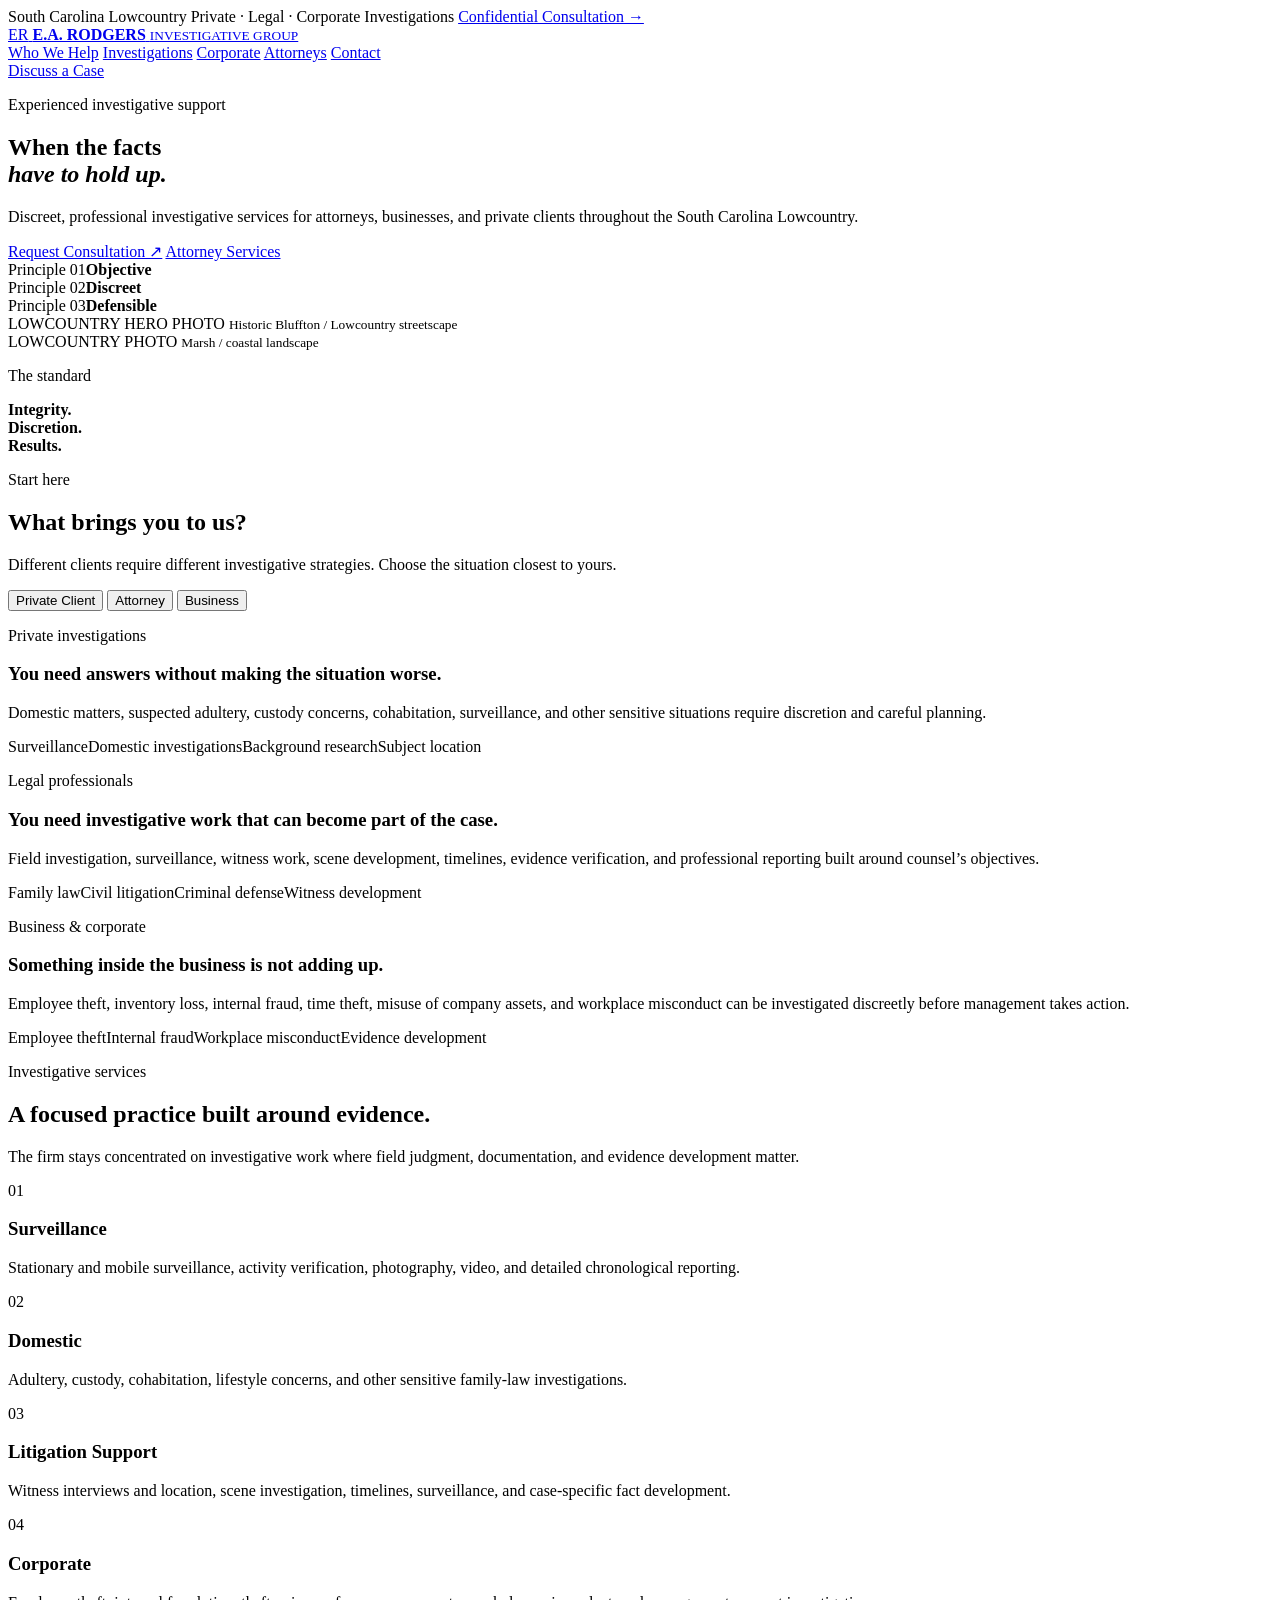
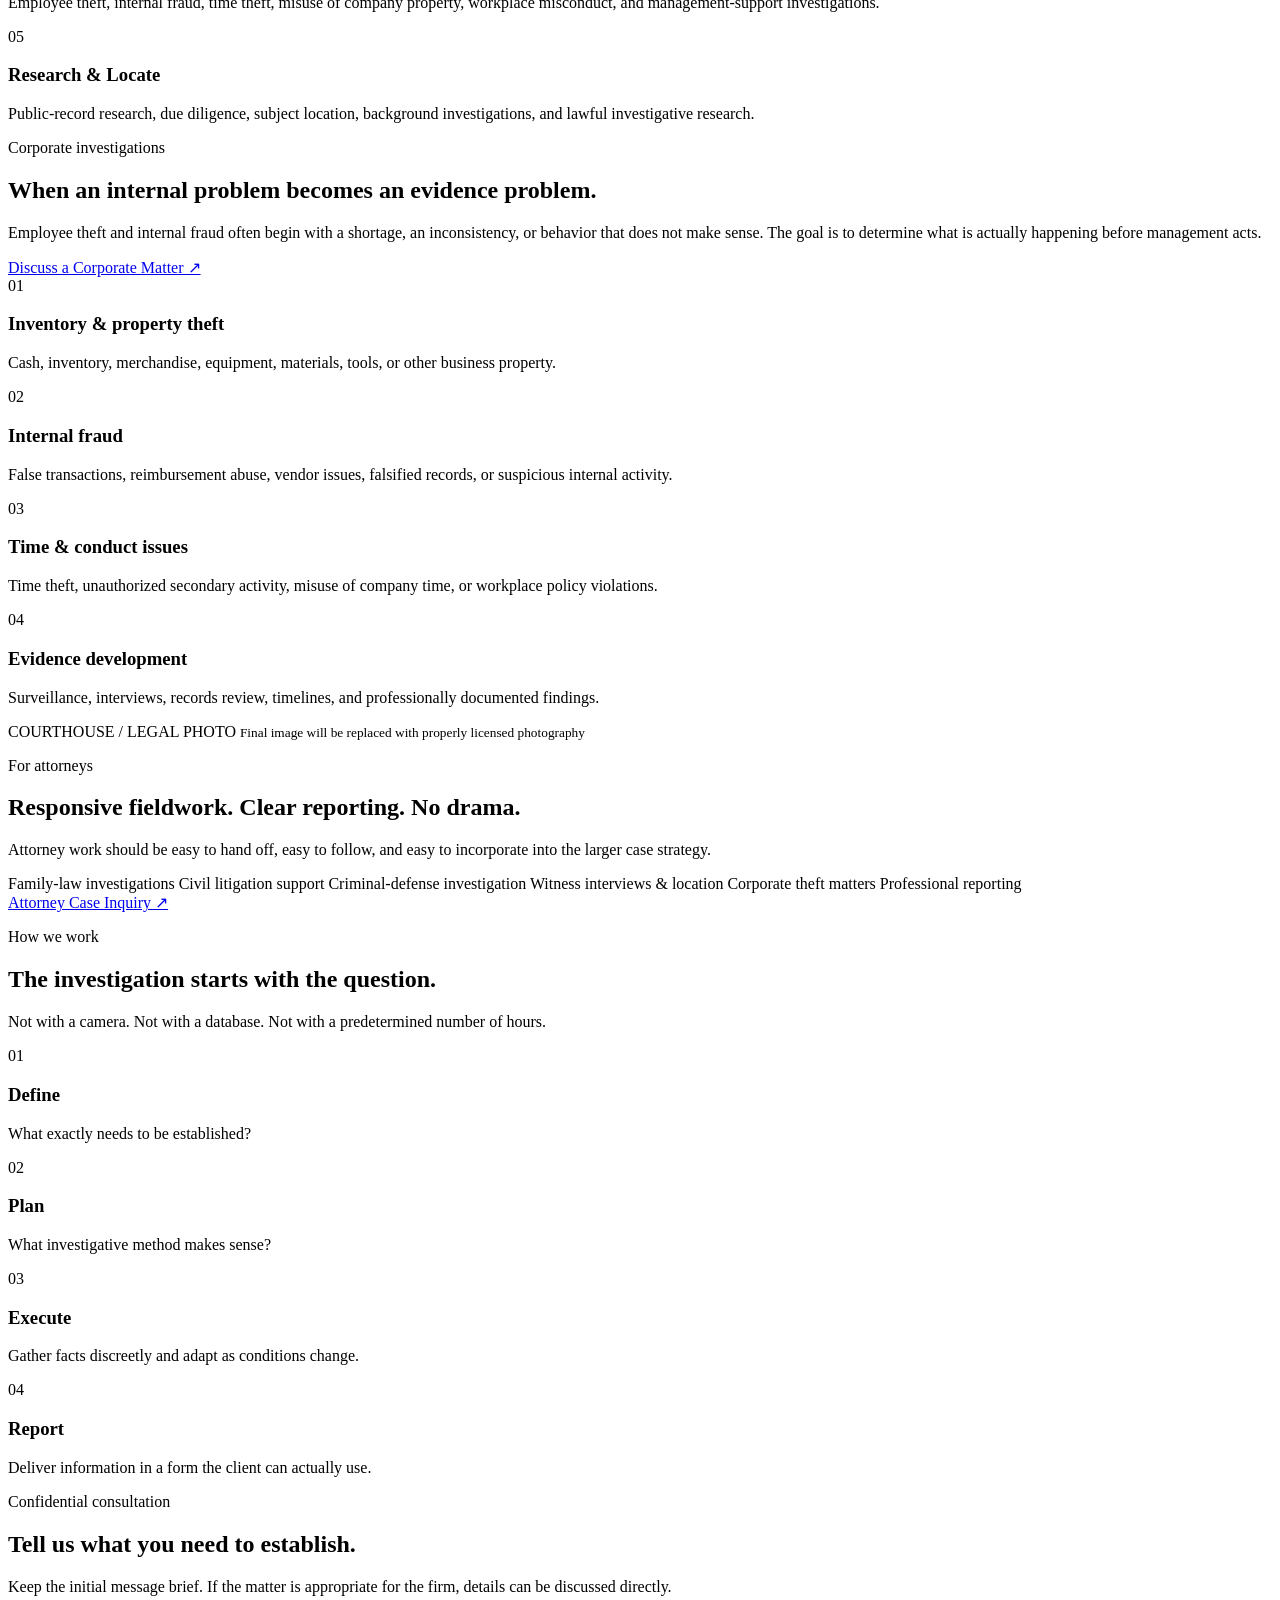
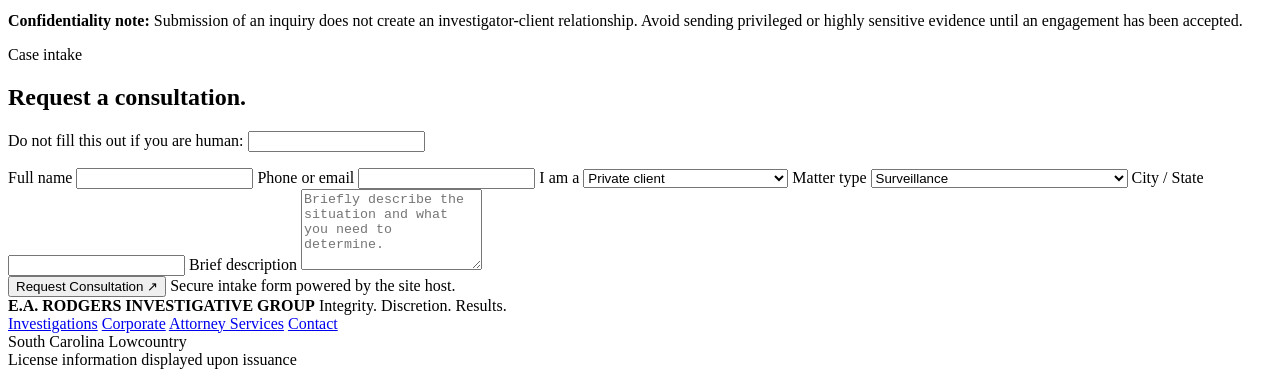
==== index.html @ 4504fafe "Add initial E.A. Rodgers website homepage" ====
<!doctype html>
<html lang="en">
<head>
  <meta charset="utf-8">
  <meta name="viewport" content="width=device-width, initial-scale=1">
  <title>E.A. Rodgers Investigative Group | South Carolina Lowcountry</title>
  <meta name="description" content="Professional investigative services for attorneys, businesses, and private clients throughout the South Carolina Lowcountry.">
  <meta name="theme-color" content="#fcfbf8">
  <link rel="stylesheet" href="/assets/styles.css">
</head>
<body>
  <header class="site-header">
    <div class="utility-bar container">
      <span>South Carolina Lowcountry</span>
      <span class="utility-center">Private · Legal · Corporate Investigations</span>
      <a href="#consultation">Confidential Consultation →</a>
    </div>

    <div class="nav-row container">
      <a class="brand" href="#top" aria-label="E.A. Rodgers Investigative Group home">
        <span class="brand-mark">ER</span>
        <span>
          <strong>E.A. RODGERS</strong>
          <small>INVESTIGATIVE GROUP</small>
        </span>
      </a>

      <nav aria-label="Primary navigation">
        <a href="#who-we-help">Who We Help</a>
        <a href="#services">Investigations</a>
        <a href="#corporate">Corporate</a>
        <a href="#attorneys">Attorneys</a>
        <a href="#consultation">Contact</a>
      </nav>

      <a class="button button-outline" href="#consultation">Discuss a Case</a>
    </div>
  </header>

  <main id="top">
    <section class="hero section">
      <div class="container hero-grid">
        <div class="hero-copy">
          <div>
            <p class="eyebrow">Experienced investigative support</p>
            <h1>When the facts<br><em>have to hold up.</em></h1>
            <p class="lede">Discreet, professional investigative services for attorneys, businesses, and private clients throughout the South Carolina Lowcountry.</p>
            <div class="actions">
              <a class="button button-soft" href="#consultation">Request Consultation ↗</a>
              <a class="button button-outline" href="#attorneys">Attorney Services</a>
            </div>
          </div>

          <div class="principles">
            <div><span>Principle 01</span><strong>Objective</strong></div>
            <div><span>Principle 02</span><strong>Discreet</strong></div>
            <div><span>Principle 03</span><strong>Defensible</strong></div>
          </div>
        </div>

        <div class="hero-collage" aria-label="Lowcountry imagery placeholders">
          <div class="photo-placeholder photo-main">
            <span>LOWCOUNTRY HERO PHOTO</span>
            <small>Historic Bluffton / Lowcountry streetscape</small>
          </div>
          <div class="photo-placeholder photo-small">
            <span>LOWCOUNTRY PHOTO</span>
            <small>Marsh / coastal landscape</small>
          </div>
          <div class="standard-card">
            <p class="eyebrow">The standard</p>
            <strong>Integrity.<br>Discretion.<br>Results.</strong>
            <i></i>
          </div>
        </div>
      </div>
    </section>

    <section id="who-we-help" class="section section-mist">
      <div class="container split">
        <div class="section-intro">
          <p class="eyebrow">Start here</p>
          <h2>What brings you to us?</h2>
          <p>Different clients require different investigative strategies. Choose the situation closest to yours.</p>
        </div>

        <div class="client-tabs">
          <div class="tab-buttons" role="tablist" aria-label="Client types">
            <button role="tab" aria-selected="true" data-tab="private">Private Client</button>
            <button role="tab" aria-selected="false" data-tab="attorney">Attorney</button>
            <button role="tab" aria-selected="false" data-tab="business">Business</button>
          </div>

          <div class="tab-stage">
            <article class="tab-panel active" data-panel="private">
              <p class="eyebrow">Private investigations</p>
              <h3>You need answers without making the situation worse.</h3>
              <p>Domestic matters, suspected adultery, custody concerns, cohabitation, surveillance, and other sensitive situations require discretion and careful planning.</p>
              <div class="pills">
                <span>Surveillance</span><span>Domestic investigations</span><span>Background research</span><span>Subject location</span>
              </div>
            </article>

            <article class="tab-panel" data-panel="attorney">
              <p class="eyebrow">Legal professionals</p>
              <h3>You need investigative work that can become part of the case.</h3>
              <p>Field investigation, surveillance, witness work, scene development, timelines, evidence verification, and professional reporting built around counsel’s objectives.</p>
              <div class="pills">
                <span>Family law</span><span>Civil litigation</span><span>Criminal defense</span><span>Witness development</span>
              </div>
            </article>

            <article class="tab-panel" data-panel="business">
              <p class="eyebrow">Business & corporate</p>
              <h3>Something inside the business is not adding up.</h3>
              <p>Employee theft, inventory loss, internal fraud, time theft, misuse of company assets, and workplace misconduct can be investigated discreetly before management takes action.</p>
              <div class="pills">
                <span>Employee theft</span><span>Internal fraud</span><span>Workplace misconduct</span><span>Evidence development</span>
              </div>
            </article>
          </div>
        </div>
      </div>
    </section>

    <section id="services" class="section section-white">
      <div class="container split">
        <div class="section-intro">
          <p class="eyebrow">Investigative services</p>
          <h2>A focused practice built around evidence.</h2>
          <p>The firm stays concentrated on investigative work where field judgment, documentation, and evidence development matter.</p>
        </div>

        <div class="service-list">
          <article><span>01</span><h3>Surveillance</h3><p>Stationary and mobile surveillance, activity verification, photography, video, and detailed chronological reporting.</p></article>
          <article><span>02</span><h3>Domestic</h3><p>Adultery, custody, cohabitation, lifestyle concerns, and other sensitive family-law investigations.</p></article>
          <article><span>03</span><h3>Litigation Support</h3><p>Witness interviews and location, scene investigation, timelines, surveillance, and case-specific fact development.</p></article>
          <article><span>04</span><h3>Corporate</h3><p>Employee theft, internal fraud, time theft, misuse of company property, workplace misconduct, and management-support investigations.</p></article>
          <article><span>05</span><h3>Research & Locate</h3><p>Public-record research, due diligence, subject location, background investigations, and lawful investigative research.</p></article>
        </div>
      </div>
    </section>

    <section id="corporate" class="section section-warm">
      <div class="container corporate-grid">
        <div class="section-intro corporate-copy">
          <p class="eyebrow">Corporate investigations</p>
          <h2>When an internal problem becomes an evidence problem.</h2>
          <p>Employee theft and internal fraud often begin with a shortage, an inconsistency, or behavior that does not make sense. The goal is to determine what is actually happening before management acts.</p>
          <a class="button button-soft" href="#consultation">Discuss a Corporate Matter ↗</a>
        </div>

        <div class="corporate-list">
          <article><span>01</span><div><h3>Inventory & property theft</h3><p>Cash, inventory, merchandise, equipment, materials, tools, or other business property.</p></div></article>
          <article><span>02</span><div><h3>Internal fraud</h3><p>False transactions, reimbursement abuse, vendor issues, falsified records, or suspicious internal activity.</p></div></article>
          <article><span>03</span><div><h3>Time & conduct issues</h3><p>Time theft, unauthorized secondary activity, misuse of company time, or workplace policy violations.</p></div></article>
          <article><span>04</span><div><h3>Evidence development</h3><p>Surveillance, interviews, records review, timelines, and professionally documented findings.</p></div></article>
        </div>
      </div>
    </section>

    <section id="attorneys" class="section section-soft">
      <div class="container attorney-feature">
        <div class="photo-placeholder attorney-photo">
          <span>COURTHOUSE / LEGAL PHOTO</span>
          <small>Final image will be replaced with properly licensed photography</small>
        </div>
        <div class="attorney-copy">
          <p class="eyebrow">For attorneys</p>
          <h2>Responsive fieldwork. Clear reporting. No drama.</h2>
          <p>Attorney work should be easy to hand off, easy to follow, and easy to incorporate into the larger case strategy.</p>

          <div class="attorney-services">
            <span>Family-law investigations</span>
            <span>Civil litigation support</span>
            <span>Criminal-defense investigation</span>
            <span>Witness interviews & location</span>
            <span>Corporate theft matters</span>
            <span>Professional reporting</span>
          </div>

          <a class="button button-soft" href="#consultation">Attorney Case Inquiry ↗</a>
        </div>
      </div>
    </section>

    <section class="section section-mist">
      <div class="container split">
        <div class="section-intro">
          <p class="eyebrow">How we work</p>
          <h2>The investigation starts with the question.</h2>
          <p>Not with a camera. Not with a database. Not with a predetermined number of hours.</p>
        </div>

        <div class="method-grid">
          <article><span>01</span><h3>Define</h3><p>What exactly needs to be established?</p></article>
          <article><span>02</span><h3>Plan</h3><p>What investigative method makes sense?</p></article>
          <article><span>03</span><h3>Execute</h3><p>Gather facts discreetly and adapt as conditions change.</p></article>
          <article><span>04</span><h3>Report</h3><p>Deliver information in a form the client can actually use.</p></article>
        </div>
      </div>
    </section>

    <section id="consultation" class="section section-consult">
      <div class="container intake-shell">
        <aside class="intake-intro">
          <p class="eyebrow">Confidential consultation</p>
          <h2>Tell us what you need to establish.</h2>
          <p>Keep the initial message brief. If the matter is appropriate for the firm, details can be discussed directly.</p>
          <p class="fine-print"><strong>Confidentiality note:</strong> Submission of an inquiry does not create an investigator-client relationship. Avoid sending privileged or highly sensitive evidence until an engagement has been accepted.</p>
        </aside>

        <div class="intake-form-wrap">
          <p class="eyebrow">Case intake</p>
          <h2>Request a consultation.</h2>

          <form name="consultation" method="POST" data-netlify="true" netlify-honeypot="bot-field" class="intake-form">
            <input type="hidden" name="form-name" value="consultation">
            <p class="hidden-field">
              <label>Do not fill this out if you are human: <input name="bot-field"></label>
            </p>

            <label>Full name
              <input required type="text" name="name" autocomplete="name">
            </label>

            <label>Phone or email
              <input required type="text" name="contact">
            </label>

            <label>I am a
              <select name="client_type">
                <option>Private client</option>
                <option>Attorney / law firm</option>
                <option>Business / employer</option>
                <option>Insurance / claims professional</option>
                <option>Other</option>
              </select>
            </label>

            <label>Matter type
              <select name="matter_type">
                <option>Surveillance</option>
                <option>Domestic / family matter</option>
                <option>Litigation support</option>
                <option>Employee theft / corporate investigation</option>
                <option>Internal fraud</option>
                <option>Background / locate</option>
                <option>Other</option>
              </select>
            </label>

            <label class="full-width">City / State
              <input type="text" name="location">
            </label>

            <label class="full-width">Brief description
              <textarea name="description" rows="5" placeholder="Briefly describe the situation and what you need to determine."></textarea>
            </label>

            <div class="full-width form-footer">
              <button class="button button-soft" type="submit">Request Consultation ↗</button>
              <span>Secure intake form powered by the site host.</span>
            </div>
          </form>
        </div>
      </div>
    </section>
  </main>

  <footer class="site-footer">
    <div class="container footer-grid">
      <div>
        <strong>E.A. RODGERS INVESTIGATIVE GROUP</strong>
        <span>Integrity. Discretion. Results.</span>
      </div>
      <div class="footer-links">
        <a href="#services">Investigations</a>
        <a href="#corporate">Corporate</a>
        <a href="#attorneys">Attorney Services</a>
        <a href="#consultation">Contact</a>
      </div>
      <div class="footer-right">
        South Carolina Lowcountry<br>
        License information displayed upon issuance
      </div>
    </div>
  </footer>

  <script src="/assets/site.js"></script>
</body>
</html>
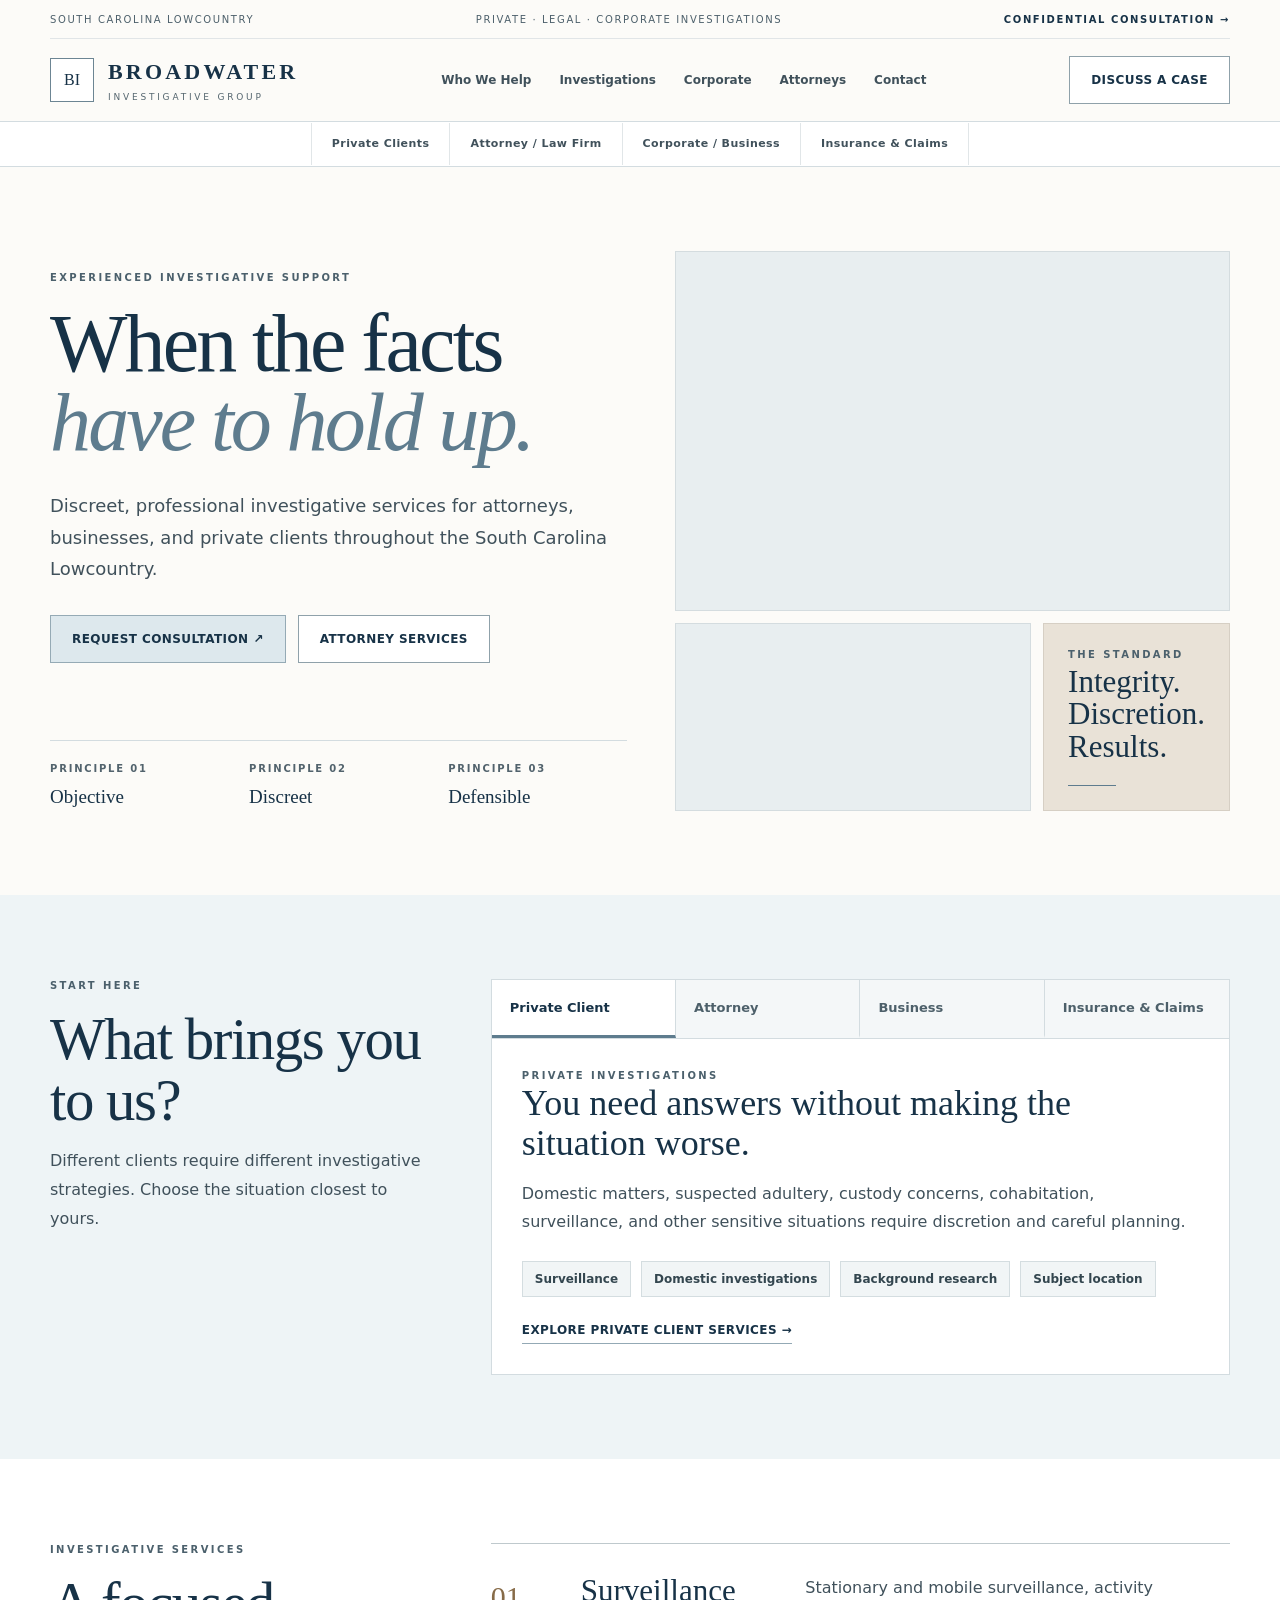
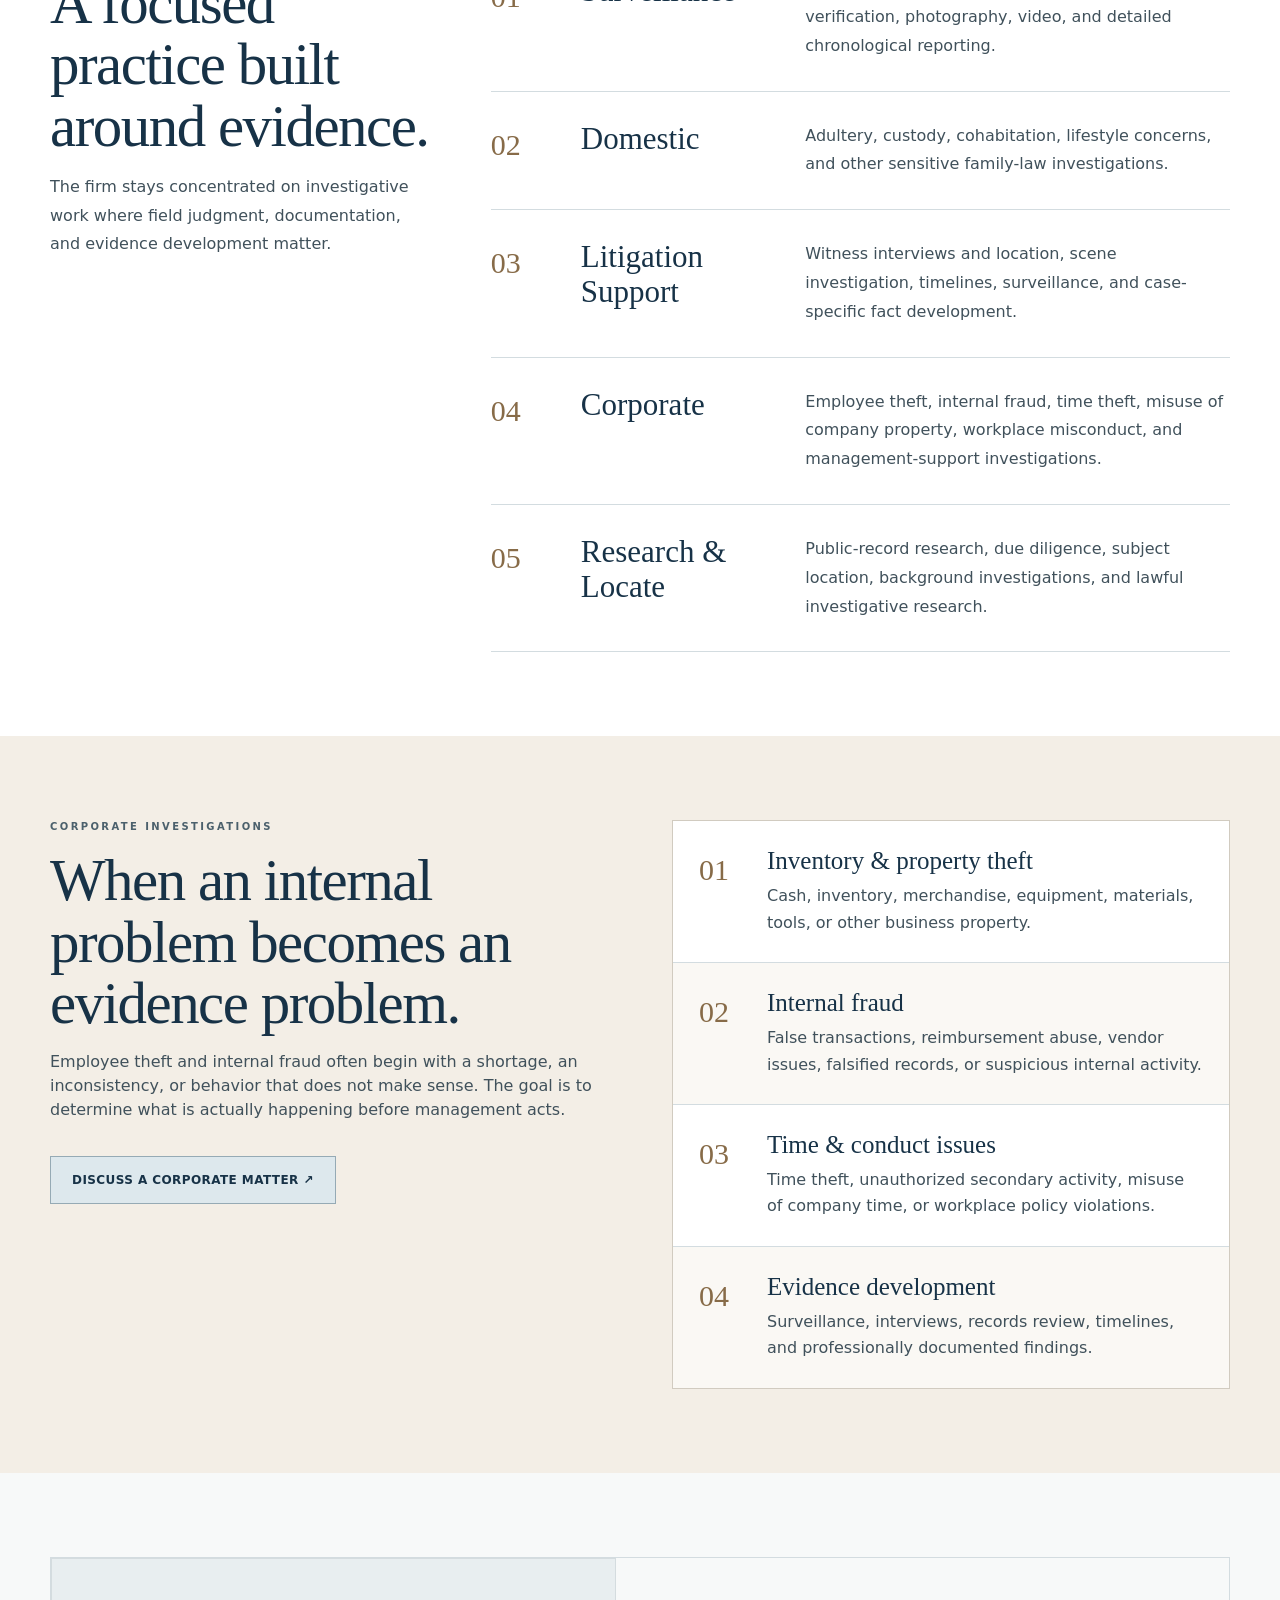
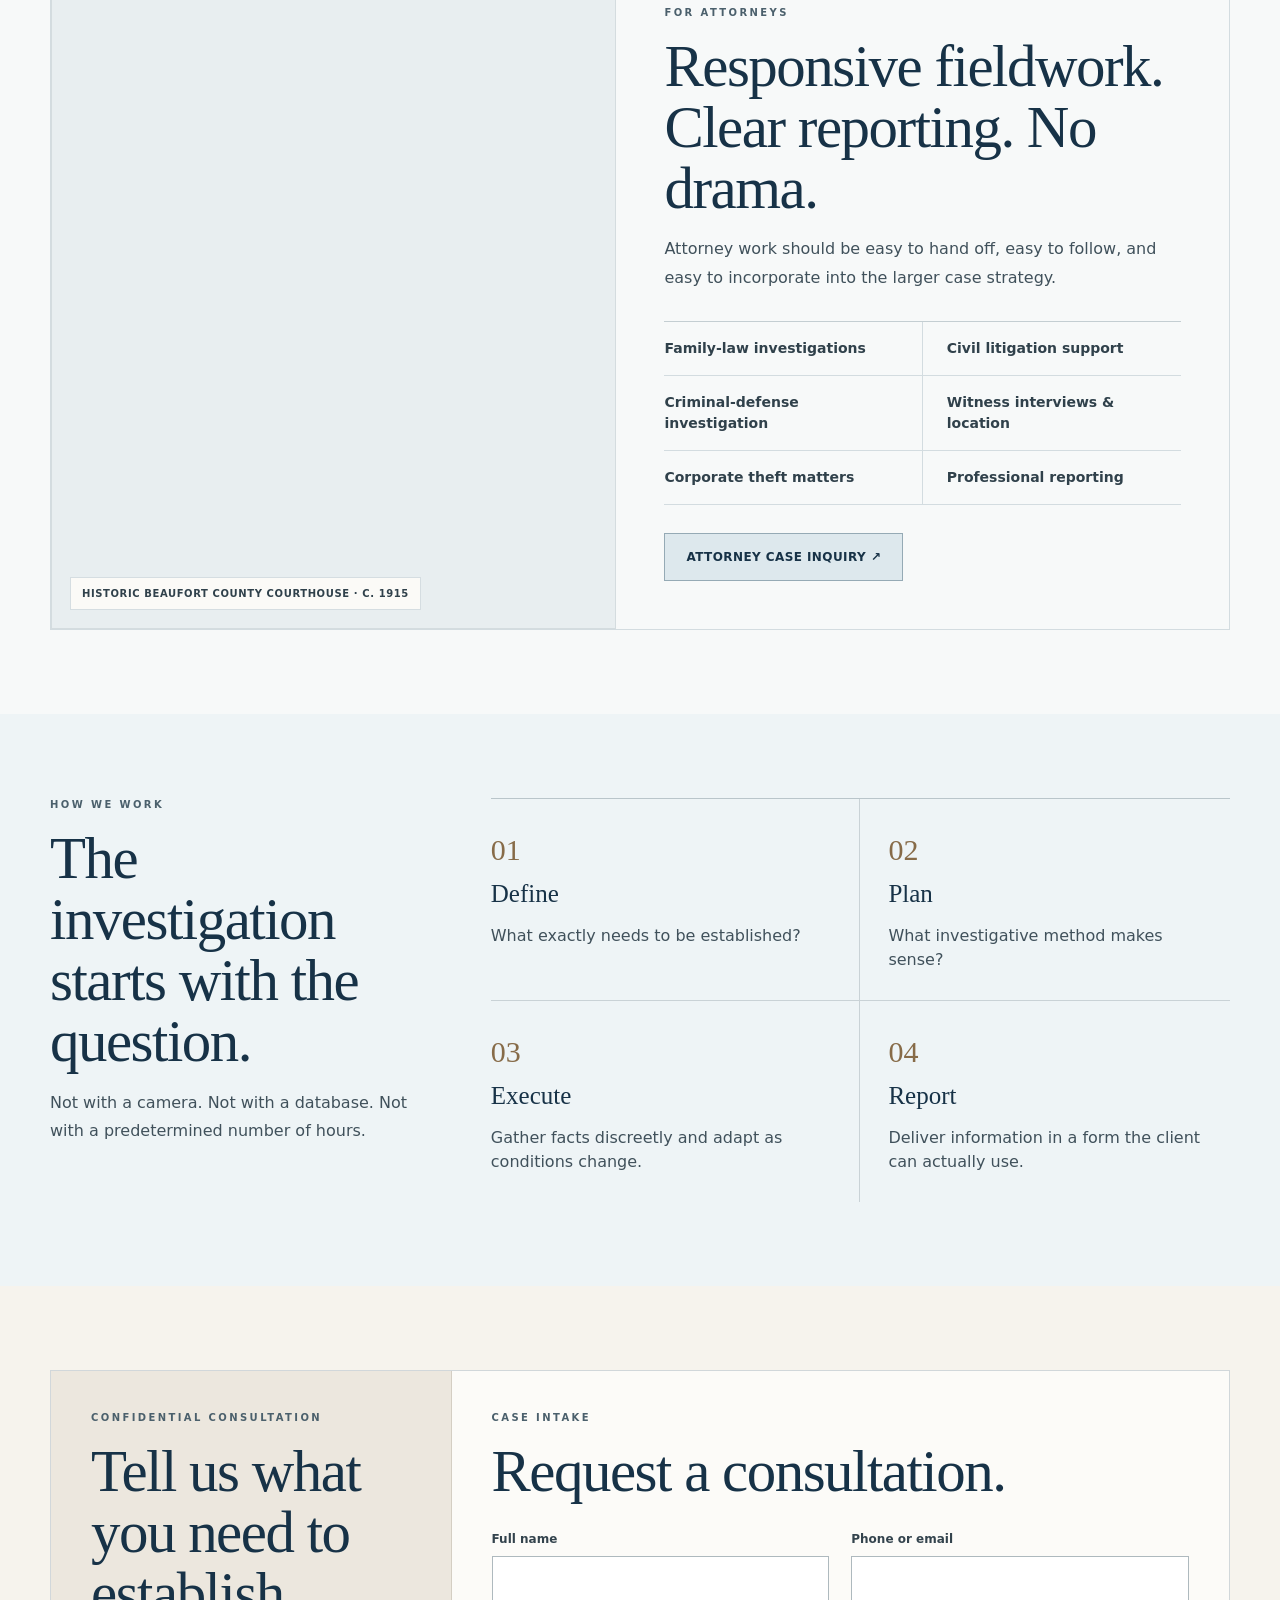
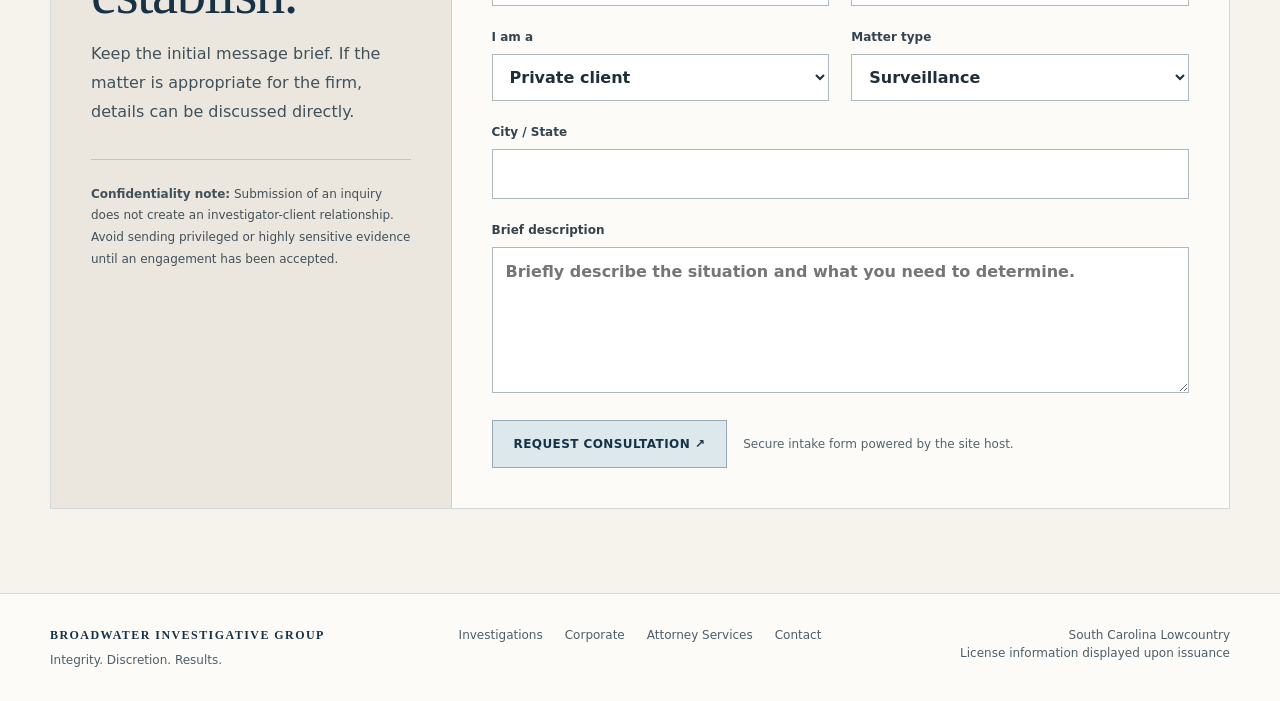
==== commit 0dfe3f53: "Rebrand homepage to Broadwater Investigative Group" ====
--- a/index.html
+++ b/index.html
@@ -3,7 +3,7 @@
 <head>
   <meta charset="utf-8">
   <meta name="viewport" content="width=device-width, initial-scale=1">
-  <title>E.A. Rodgers Investigative Group | South Carolina Lowcountry</title>
+  <title>Broadwater Investigative Group | South Carolina Lowcountry</title>
   <meta name="description" content="Professional investigative services for attorneys, businesses, and private clients throughout the South Carolina Lowcountry.">
   <meta name="theme-color" content="#fcfbf8">
   <link rel="stylesheet" href="/assets/styles.css">
@@ -17,10 +17,10 @@
     </div>
 
     <div class="nav-row container">
-      <a class="brand" href="#top" aria-label="E.A. Rodgers Investigative Group home">
-        <span class="brand-mark">ER</span>
+      <a class="brand" href="#top" aria-label="Broadwater Investigative Group home">
+        <span class="brand-mark">BI</span>
         <span>
-          <strong>E.A. RODGERS</strong>
+          <strong>BROADWATER</strong>
           <small>INVESTIGATIVE GROUP</small>
         </span>
       </a>
@@ -271,7 +271,7 @@
   <footer class="site-footer">
     <div class="container footer-grid">
       <div>
-        <strong>E.A. RODGERS INVESTIGATIVE GROUP</strong>
+        <strong>BROADWATER INVESTIGATIVE GROUP</strong>
         <span>Integrity. Discretion. Results.</span>
       </div>
       <div class="footer-links">
--- a/assets/styles.css
+++ b/assets/styles.css
@@ -0,0 +1,210 @@
+:root{
+  --navy:#173247;
+  --blue:#5e7c8e;
+  --paper:#fcfbf8;
+  --white:#ffffff;
+  --mist:#eef4f6;
+  --soft:#f7f9f9;
+  --warm:#f3eee6;
+  --sand:#e9e2d7;
+  --line:#d3dce0;
+  --text:#30414b;
+  --muted:#4d606b;
+  --bronze:#876b48;
+}
+*{box-sizing:border-box}
+html{scroll-behavior:smooth}
+body{
+  margin:0;
+  font-family:Inter,ui-sans-serif,system-ui,-apple-system,BlinkMacSystemFont,"Segoe UI",sans-serif;
+  background:var(--paper);
+  color:var(--text);
+  line-height:1.5;
+}
+a{color:inherit;text-decoration:none}
+button,input,select,textarea{font:inherit}
+button{cursor:pointer}
+.container{width:min(1180px,calc(100% - 40px));margin-inline:auto}
+.section{padding:84px 0}
+.section-white{background:#fff}
+.section-mist{background:var(--mist)}
+.section-warm{background:var(--warm)}
+.section-soft{background:var(--soft)}
+.section-consult{background:#f6f3ed}
+.eyebrow{
+  margin:0;
+  font-size:10px;
+  line-height:1.4;
+  letter-spacing:.24em;
+  text-transform:uppercase;
+  font-weight:800;
+  color:#4b606c;
+}
+h1,h2,h3,.display{
+  font-family:Georgia,"Times New Roman",serif;
+  color:var(--navy);
+  font-weight:400;
+}
+h1{font-size:clamp(48px,7vw,82px);line-height:.96;letter-spacing:-.035em;margin:20px 0 0}
+h1 em{color:var(--blue);font-weight:400}
+h2{font-size:clamp(39px,4.6vw,60px);line-height:1.04;letter-spacing:-.025em;margin:16px 0 0}
+h3{font-size:30px;line-height:1.12;margin:0}
+p{color:#40515b}
+.button{
+  min-height:48px;
+  padding:0 21px;
+  display:inline-flex;
+  align-items:center;
+  justify-content:center;
+  border-radius:0;
+  font-size:12px;
+  font-weight:800;
+  letter-spacing:.035em;
+  text-transform:uppercase;
+}
+.button-soft{background:#dde8ed;color:var(--navy);border:1px solid #95aab5}
+.button-outline{background:#fff;color:var(--navy);border:1px solid #8fa1aa}
+.button:hover{filter:brightness(.97)}
+.utility-bar{
+  min-height:39px;
+  display:flex;
+  align-items:center;
+  justify-content:space-between;
+  gap:16px;
+  border-bottom:1px solid #e1e5e7;
+  font-size:10px;
+  text-transform:uppercase;
+  letter-spacing:.16em;
+  color:#4d606b;
+}
+.utility-bar a{font-weight:800;color:var(--navy)}
+.site-header{background:var(--paper);border-bottom:1px solid var(--line)}
+.nav-row{min-height:82px;display:flex;align-items:center;justify-content:space-between;gap:24px}
+.brand{display:flex;align-items:center;gap:14px}
+.brand-mark{
+  width:44px;height:44px;border:1px solid #6c8593;background:#fff;
+  display:grid;place-items:center;font-family:Georgia,"Times New Roman",serif;color:var(--navy);
+}
+.brand strong{display:block;font-family:Georgia,"Times New Roman",serif;font-size:22px;letter-spacing:.145em;color:var(--navy)}
+.brand small{display:block;margin-top:3px;font-size:9px;letter-spacing:.31em;color:#55666f}
+nav{display:flex;gap:28px;font-size:12px;font-weight:650;color:#40515b}
+.hero{background:var(--paper)}
+.hero-grid{display:grid;grid-template-columns:1.02fr .98fr;gap:48px}
+.hero-copy{display:flex;flex-direction:column;justify-content:space-between;padding-top:20px}
+.lede{font-size:18px;line-height:1.75;max-width:640px;margin:28px 0 0}
+.actions{display:flex;flex-wrap:wrap;gap:12px;margin-top:30px}
+.principles{display:grid;grid-template-columns:repeat(3,1fr);gap:20px;margin-top:70px;padding-top:20px;border-top:1px solid var(--line)}
+.principles span{display:block;font-size:10px;letter-spacing:.18em;text-transform:uppercase;color:#52636d;font-weight:750}
+.principles strong{display:block;margin-top:7px;font-family:Georgia,"Times New Roman",serif;font-size:19px;font-weight:400;color:var(--navy)}
+.hero-collage{min-height:620px;display:grid;grid-template-columns:1fr .48fr;grid-template-rows:1fr .42fr;gap:12px}
+.photo-placeholder{
+  background:linear-gradient(135deg,#e7edef,#f7f8f5);
+  border:1px solid #d4dcdf;
+  display:flex;flex-direction:column;align-items:center;justify-content:center;text-align:center;padding:24px;color:#53646d;
+}
+.photo-placeholder span{font-size:11px;font-weight:800;letter-spacing:.14em}
+.photo-placeholder small{margin-top:8px;max-width:220px}
+.photo-main{grid-row:1/3}
+.standard-card{background:var(--sand);border:1px solid #d6cfc4;padding:24px;display:flex;flex-direction:column;justify-content:space-between}
+.standard-card strong{font-family:Georgia,"Times New Roman",serif;font-size:31px;line-height:1.05;font-weight:400;color:var(--navy)}
+.standard-card i{display:block;width:48px;height:1px;background:var(--blue);margin-top:18px}
+.split{display:grid;grid-template-columns:.68fr 1.32fr;gap:60px}
+.section-intro>p:last-child{max-width:430px;line-height:1.8}
+.client-tabs{background:#fff;border:1px solid var(--line)}
+.tab-buttons{display:grid;grid-template-columns:repeat(3,1fr);background:#f4f7f8;border-bottom:1px solid var(--line)}
+.tab-buttons button{
+  min-height:58px;border:0;border-right:1px solid var(--line);border-bottom:3px solid transparent;
+  background:#f4f7f8;color:#4d606a;font-size:13px;font-weight:700;text-align:left;padding:0 18px;
+}
+.tab-buttons button:last-child{border-right:0}
+.tab-buttons button[aria-selected="true"]{background:#fff;color:var(--navy);border-bottom-color:var(--blue)}
+.tab-stage{background:#fff;padding:30px;min-height:300px}
+.tab-panel{display:none;background:#fff;color:var(--text)}
+.tab-panel.active{display:block}
+.tab-panel h3{font-size:36px}
+.tab-panel>p:not(.eyebrow){line-height:1.8}
+.pills{display:flex;flex-wrap:wrap;gap:10px;margin-top:24px}
+.pills span{background:#f1f5f6;border:1px solid #d4dde0;color:#33464f;font-size:12px;font-weight:700;padding:8px 12px}
+.service-list{border-top:1px solid #bfc9cd}
+.service-list article{display:grid;grid-template-columns:70px .65fr 1.35fr;gap:20px;align-items:start;padding:30px 0;border-bottom:1px solid var(--line);background:#fff}
+.service-list article>span,.corporate-list article>span,.method-grid article>span{font-family:Georgia,"Times New Roman",serif;color:var(--bronze);font-size:30px}
+.service-list h3{font-size:31px}
+.service-list p{margin:0;line-height:1.8}
+.corporate-grid{display:grid;grid-template-columns:1fr 1fr;gap:64px;align-items:start}
+.corporate-copy .button{margin-top:18px}
+.corporate-list{border:1px solid #d1cbc0;background:#fff}
+.corporate-list article{display:grid;grid-template-columns:52px 1fr;gap:16px;padding:26px;border-bottom:1px solid var(--line);background:#fff}
+.corporate-list article:nth-child(even){background:#faf8f4}
+.corporate-list article:last-child{border-bottom:0}
+.corporate-list h3{font-size:25px}
+.corporate-list p{margin:8px 0 0;line-height:1.65}
+.attorney-feature{display:grid;grid-template-columns:.82fr 1.18fr;border:1px solid var(--line);background:#fff}
+.attorney-photo{min-height:490px}
+.attorney-copy{background:#f7f9f9;padding:48px}
+.attorney-copy>p:not(.eyebrow){line-height:1.8}
+.attorney-services{display:grid;grid-template-columns:1fr 1fr;margin:28px 0;border-top:1px solid #c4ced2}
+.attorney-services span{padding:16px 0;border-bottom:1px solid var(--line);font-size:14px;font-weight:650}
+.attorney-services span:nth-child(odd){padding-right:24px;border-right:1px solid var(--line)}
+.attorney-services span:nth-child(even){padding-left:24px}
+.method-grid{display:grid;grid-template-columns:1fr 1fr;border-top:1px solid #b9c5ca}
+.method-grid article{padding:28px 28px 28px 0;border-bottom:1px solid #c9d2d6}
+.method-grid article:nth-child(odd){border-right:1px solid #c9d2d6}
+.method-grid article:nth-child(even){padding-left:28px}
+.method-grid article:nth-child(n+3){border-bottom:0}
+.method-grid h3{font-size:25px;margin-top:8px}
+.method-grid p{margin-bottom:0}
+.intake-shell{display:grid;grid-template-columns:.68fr 1.32fr;border:1px solid #d1d7da;background:#fff}
+.intake-intro{background:#ece7de;padding:40px;border-right:1px solid #d4cec3}
+.intake-intro>p:not(.eyebrow){line-height:1.8}
+.fine-print{margin-top:32px;padding-top:24px;border-top:1px solid #c9c2b7;font-size:12px}
+.intake-form-wrap{background:var(--paper);padding:40px}
+.intake-form{display:grid;grid-template-columns:1fr 1fr;gap:22px;margin-top:28px}
+.intake-form label{font-size:12px;font-weight:750;color:#33434d}
+.intake-form input,.intake-form select,.intake-form textarea{
+  width:100%;margin-top:8px;border:1px solid #aeb9be;background:#fff;color:#1f2e37;padding:12px 13px;font-size:16px;outline:none;border-radius:0
+}
+.intake-form input,.intake-form select{min-height:46px}
+.intake-form textarea{resize:vertical}
+.intake-form input:focus,.intake-form select:focus,.intake-form textarea:focus{border-color:var(--blue);box-shadow:0 0 0 2px rgba(94,124,142,.12)}
+.full-width{grid-column:1/-1}
+.form-footer{display:flex;align-items:center;gap:16px;flex-wrap:wrap}
+.form-footer span{font-size:12px;color:#53646d}
+.hidden-field{display:none}
+.site-footer{background:var(--paper);border-top:1px solid var(--line);padding:32px 0}
+.footer-grid{display:grid;grid-template-columns:1fr auto 1fr;gap:30px;align-items:start;font-size:12px;color:#4d5e68}
+.footer-grid strong{display:block;font-family:Georgia,"Times New Roman",serif;color:var(--navy);letter-spacing:.12em}
+.footer-grid span{display:block;margin-top:7px}
+.footer-links{display:flex;gap:22px}
+.footer-right{text-align:right}
+@media(max-width:900px){
+  nav,.nav-row>.button,.utility-center{display:none}
+  .hero-grid,.split,.corporate-grid,.attorney-feature,.intake-shell{grid-template-columns:1fr}
+  .hero-collage{min-height:470px}
+  .intake-intro{border-right:0;border-bottom:1px solid #d4cec3}
+  .service-list article{grid-template-columns:56px 1fr}
+  .service-list article p{grid-column:2}
+  .footer-grid{grid-template-columns:1fr}
+  .footer-right{text-align:left}
+}
+@media(max-width:620px){
+  .container{width:min(100% - 28px,1180px)}
+  .section{padding:60px 0}
+  .utility-bar{font-size:9px}
+  .hero-collage{grid-template-columns:1fr;grid-template-rows:280px 180px auto;min-height:0}
+  .photo-main{grid-row:auto}
+  .principles{gap:10px}
+  .principles strong{font-size:16px}
+  .tab-buttons{grid-template-columns:1fr}
+  .tab-buttons button{border-right:0;border-bottom:1px solid var(--line)}
+  .tab-buttons button[aria-selected="true"]{border-bottom:3px solid var(--blue)}
+  .tab-panel h3{font-size:31px}
+  .service-list article{grid-template-columns:48px 1fr}
+  .service-list h3{font-size:27px}
+  .corporate-list article{grid-template-columns:40px 1fr}
+  .attorney-copy,.intake-intro,.intake-form-wrap{padding:26px}
+  .attorney-services,.method-grid,.intake-form{grid-template-columns:1fr}
+  .attorney-services span:nth-child(odd){border-right:0;padding-right:0}
+  .attorney-services span:nth-child(even){padding-left:0}
+  .method-grid article,.method-grid article:nth-child(even){padding:22px 0;border-right:0;border-bottom:1px solid #c9d2d6}
+  .method-grid article:last-child{border-bottom:0}
+}
